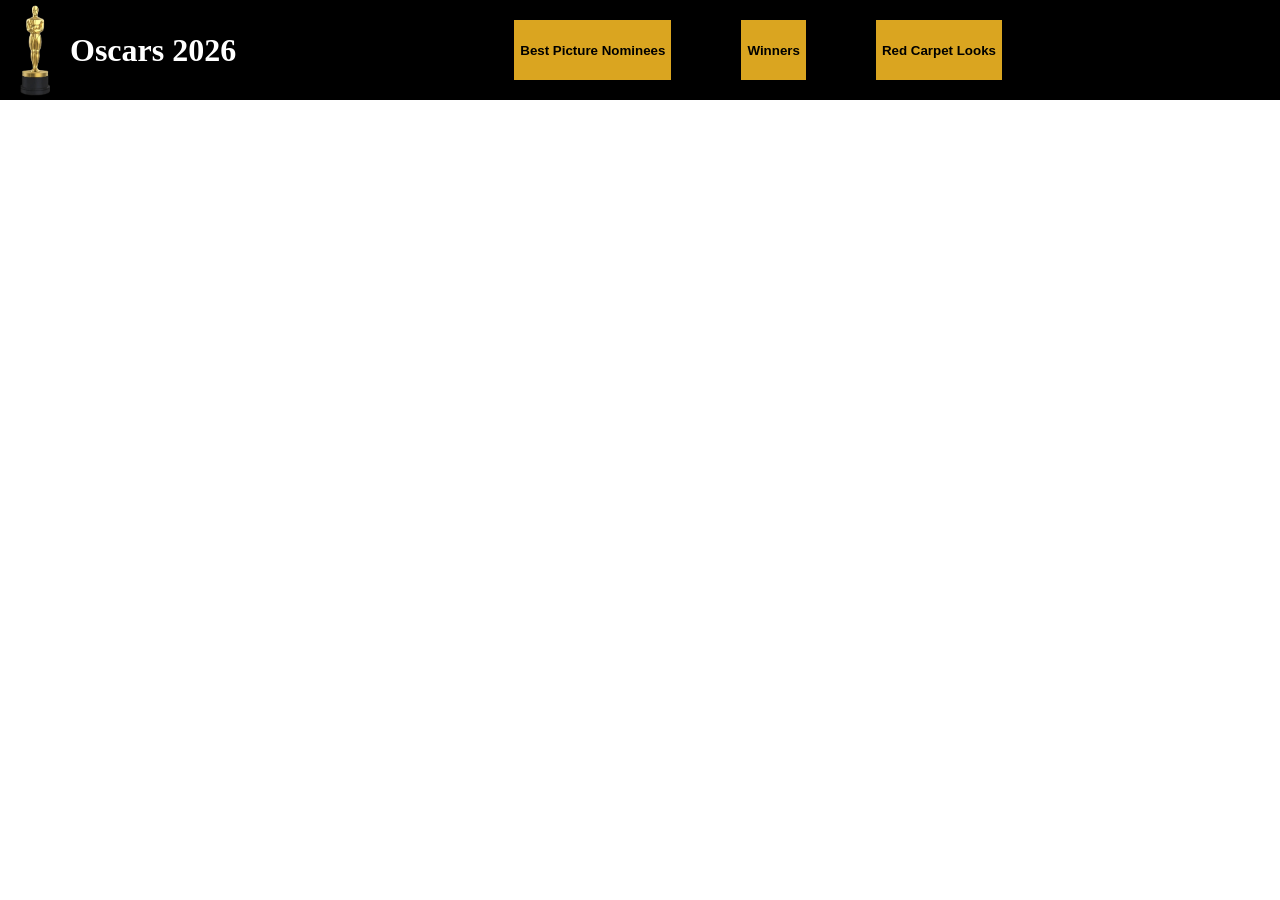
==== bestLooks.html @ c4edc360 "Adding header to all pages Added new css header that will work on all pages. Added button functional" ====
<!DOCTYPE html>
<html lang="en">
<head>
    <meta charset="UTF-8">
    <meta name="viewport" content="width=device-width, initial-scale=1.0">
    <title>Red Carpet Looks</title>
    <link rel="stylesheet" href="header.css">
    <link rel="stylesheet" href="redcarpet.css">
    <script src="script.js" defer></script>
</head>
<body>
    <header>
      <div class="oscarTitle">
        <img id="oscar" src="./pictures/oscar-statuette.png">
        <a href="index.html" id="homeButton"><h1>Oscars 2026</h1></a>
      </div>
      <div class="navMenu">
        <div>
          <button onclick="bestPicturePressed()">Best Picture Nominees</button>
        </div>
        <div>
          <button onclick="winnersPressed()">Winners</button>
        </div>
        <div>
          <button onclick="redCarpetPressed()">Red Carpet Looks</button>
        </div>
      </div>
    </header>
    <div class="grid-container">
       
    </div>
    <footer>
    
  </footer>
</body>
</html>
---- header.css ----
html, body {
    margin: 0;
    padding: 0;
}

header {
    justify-content: space-between;
    align-items: center;
    height: 100%;
    display: flex;
    background-color: black;
    color:white;

    position:sticky;
    top:0px;
    z-index:2;
}

.oscarTitle {
    display: flex;
    justify-content: center;
    align-items: center;
}

#oscar {
   height:100px;
}

#homeButton {
    background-color: black;
    color:white;
    align-items: center;
    bottom:50px;
    text-decoration: none;
}

.navMenu {
    background-color: black;
    color:white;
    justify-content: center;
    align-items:stretch;
    margin: auto;
    gap: 50px;
    

    display:flex;
}

.navMenu div {
    margin: 10px;
    font-size: 20px;
}

.navMenu button {
    background-color: goldenrod;
    height: 60px;
    font-family: 'Franklin Gothic Medium', 'Arial Narrow', Arial, sans-serif;
    font-weight: bold;
    border:0;
}

.navMenu button:hover {
    background-color:darkviolet;
    color:white;
}
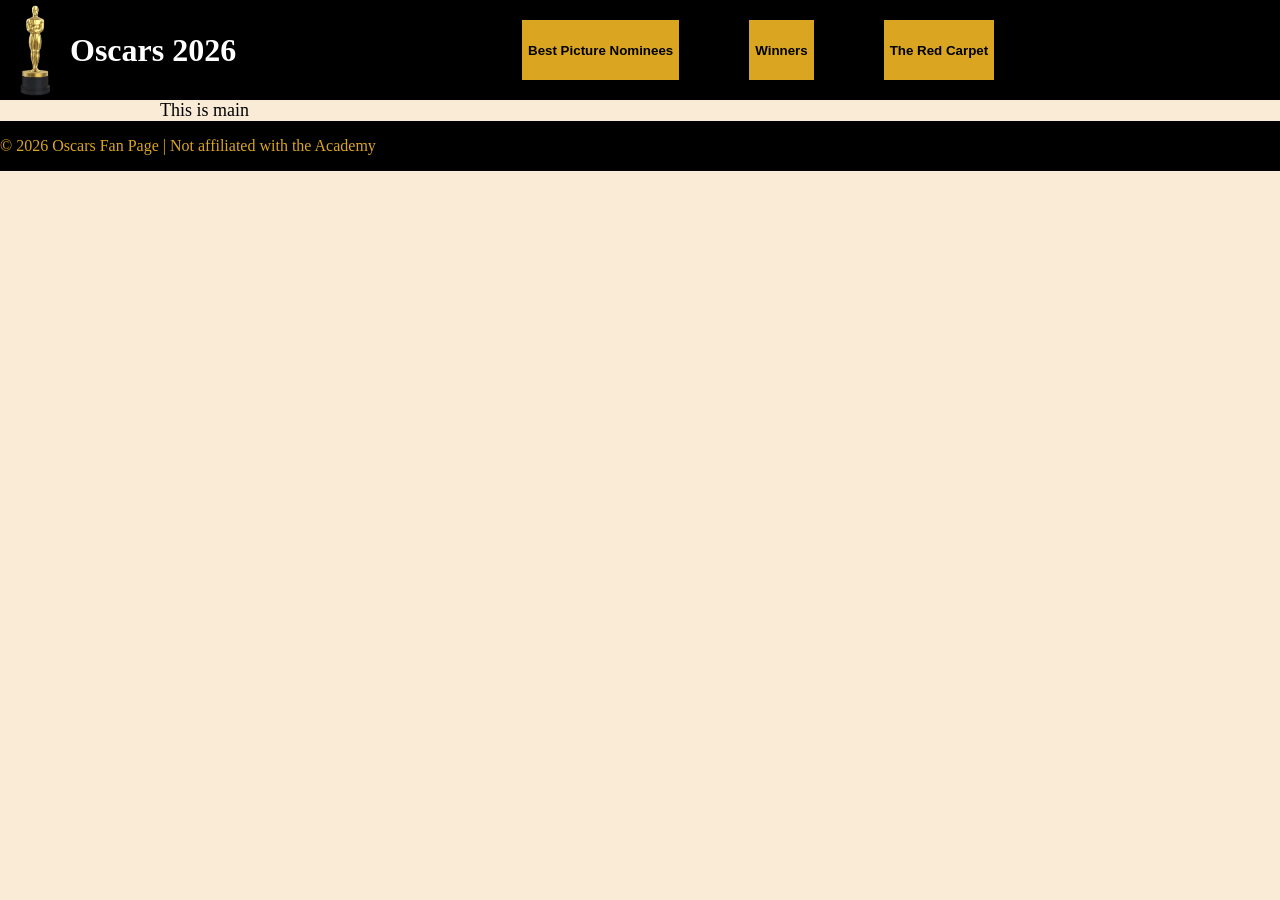
==== commit 1cd9cd2a: "matched look across pages Added the header and footer to all pages for a template" ====
--- a/bestLooks.html
+++ b/bestLooks.html
@@ -3,34 +3,34 @@
 <head>
     <meta charset="UTF-8">
     <meta name="viewport" content="width=device-width, initial-scale=1.0">
-    <title>Red Carpet Looks</title>
-    <link rel="stylesheet" href="header.css">
+    <title>The Red Carpet</title>
     <link rel="stylesheet" href="redcarpet.css">
     <script src="script.js" defer></script>
 </head>
 <body>
-    <header>
-      <div class="oscarTitle">
-        <img id="oscar" src="./pictures/oscar-statuette.png">
-        <a href="index.html" id="homeButton"><h1>Oscars 2026</h1></a>
+  <div id="star-container"></div>
+  <header>
+    <div class="oscarTitle">
+      <img id="oscar" src="./pictures/oscar-statuette.png">
+      <a href="index.html" id="homeButton"><h1>Oscars 2026</h1></a>
+    </div>
+    <div class="navMenu">
+      <div>
+        <button onclick="bestPicturePressed()">Best Picture Nominees</button>
       </div>
-      <div class="navMenu">
-        <div>
-          <button onclick="bestPicturePressed()">Best Picture Nominees</button>
-        </div>
-        <div>
-          <button onclick="winnersPressed()">Winners</button>
-        </div>
-        <div>
-          <button onclick="redCarpetPressed()">Red Carpet Looks</button>
-        </div>
+      <div>
+        <button onclick="winnersPressed()">Winners</button>
       </div>
-    </header>
-    <div class="grid-container">
-       
+      <div>
+        <button onclick="redCarpetPressed()">The Red Carpet</button>
+      </div>
     </div>
-    <footer>
-    
+  </header>
+  <div class="main-content">
+      This is main
+  </div>
+  <footer>
+    <p>&copy; 2026 Oscars Fan Page | Not affiliated with the Academy</p>
   </footer>
 </body>
 </html>
--- a/redcarpet.css
+++ b/redcarpet.css
@@ -0,0 +1,124 @@
+html, body {
+    margin: 0;
+    padding: 0;
+}
+
+body {
+    background-color: antiquewhite;
+    display:grid;
+    grid-template-columns: 1fr repeat(6, minmax(auto, 10em)) 1fr;
+    grid-template-rows: minmax(1em, auto) 1fr auto minmax(1em, auto);
+
+    transition: opacity 0.5s ease;
+}
+
+body.fade-out {
+    opacity: 0;
+}
+
+/*header elements*/
+header {
+    grid-column: span 8;
+
+    justify-content: space-between;
+    align-items: center;
+    height: 100%;
+    display: flex;
+    background-color: black;
+    color:white;
+
+    position:sticky;
+    top:0px;
+    z-index:2;
+}
+
+.oscarTitle {
+    display: flex;
+    justify-content: center;
+    align-items: center;
+}
+
+#oscar {
+   height:100px;
+}
+
+#homeButton {
+    background-color: black;
+    color:white;
+    align-items: center;
+    bottom:50px;
+    text-decoration: none;
+}
+
+.navMenu {
+    background-color: black;
+    color:white;
+    justify-content: center;
+    align-items:stretch;
+    margin: auto;
+    gap: 50px;
+    
+
+    display:flex;
+}
+
+.navMenu div {
+    margin: 10px;
+    font-size: 20px;
+}
+
+.navMenu button {
+    background-color: goldenrod;
+    height: 60px;
+    font-family: 'Franklin Gothic Medium', 'Arial Narrow', Arial, sans-serif;
+    font-weight: bold;
+    border:0;
+}
+
+.navMenu button:hover {
+    background-color:darkviolet;
+    color:white;
+}
+
+#star-container {
+    position: fixed;
+    top: 0;
+    left: 0;
+    pointer-events: none;
+    width: 100%;
+    height: 100%;
+    overflow: hidden;
+}
+
+.star {
+    position: absolute;
+    color: gold;
+    font-size: 20px;
+    animation: fall 1s ease-out forwards;
+}
+
+@keyframes fall {
+    0% {
+        transform: translateY(0) scale(1);
+        opacity: 1;
+    }
+    100% {
+        transform: translateY(200px) scale(0.5);
+        opacity: 0;
+    }
+}
+
+/* main content */
+.main-content {
+    grid-column: 2/6;
+    font-family:Cambria, Cochin, Georgia, Times, 'Times New Roman', serif;
+    font-size: large;
+}
+
+/* footer */
+footer {
+    grid-column: span 8;
+    grid-row: 4/4;
+    background-color: black;
+    color: goldenrod;
+}
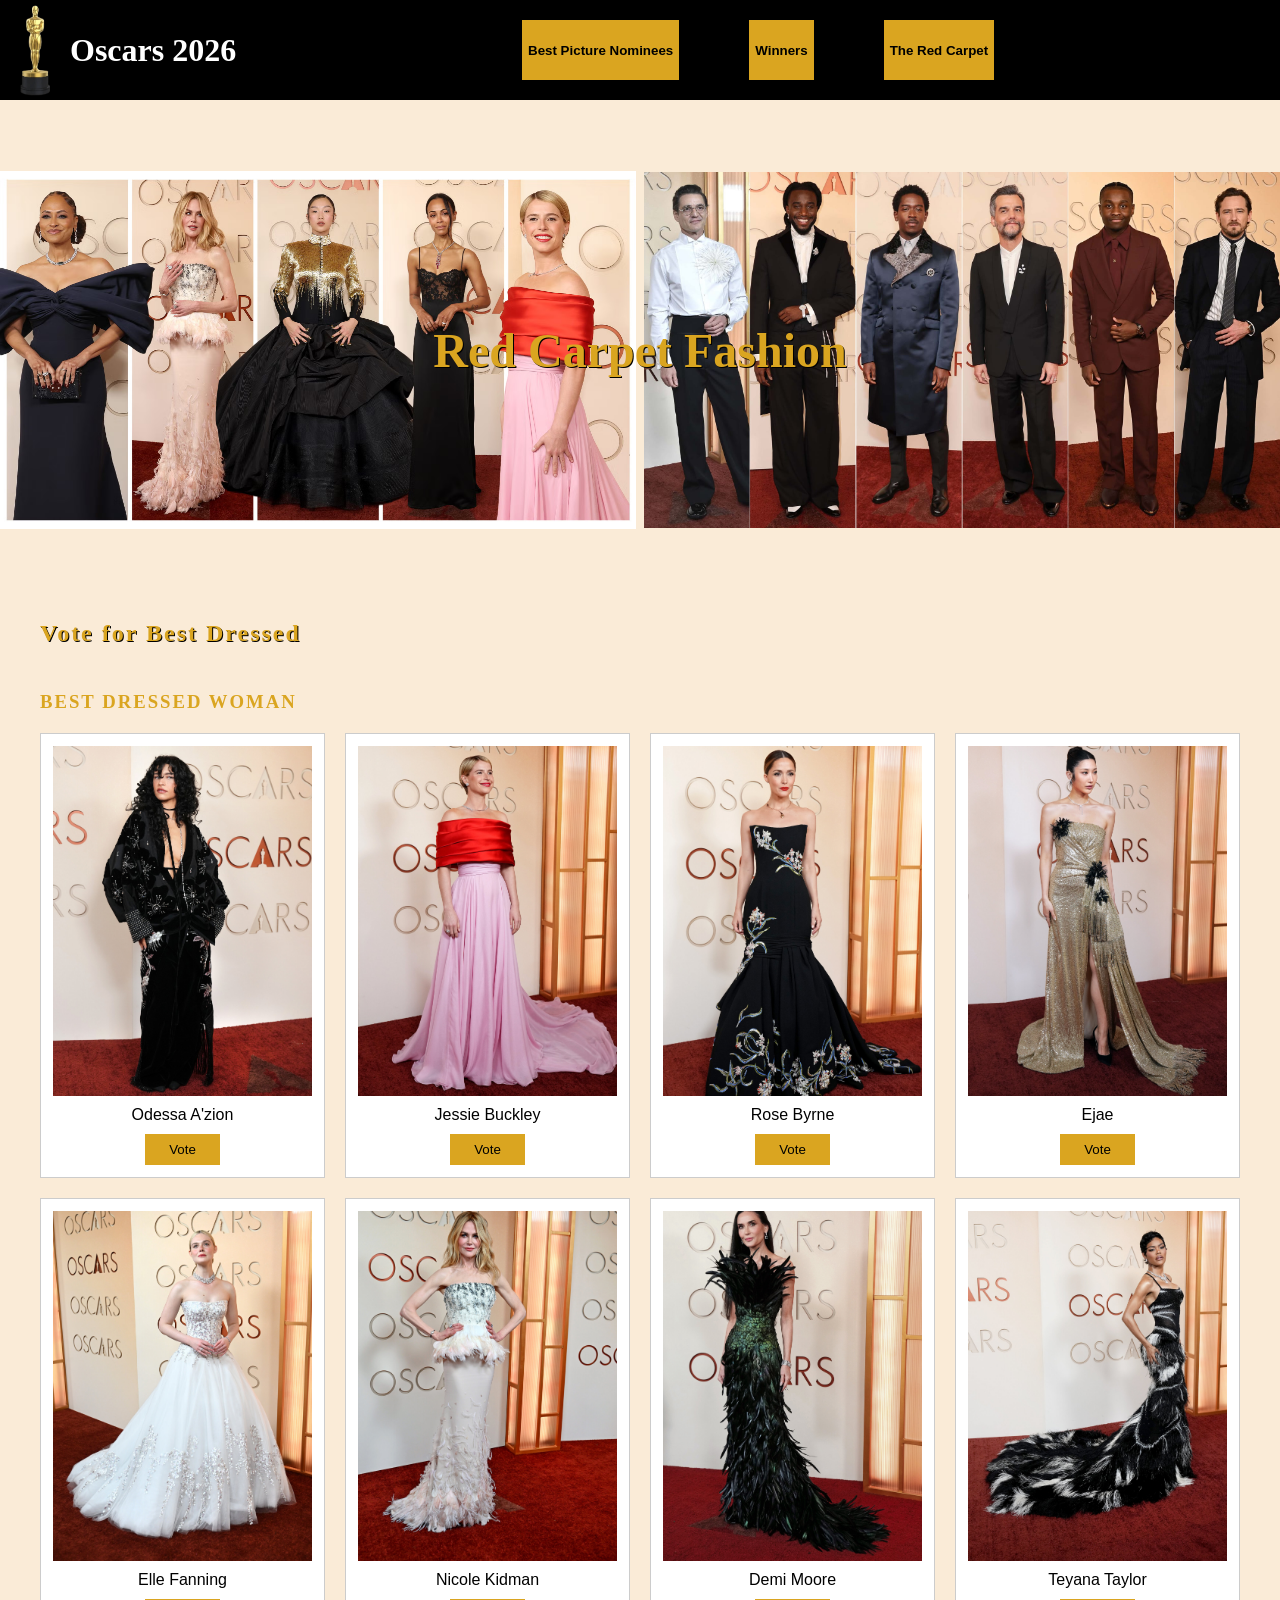
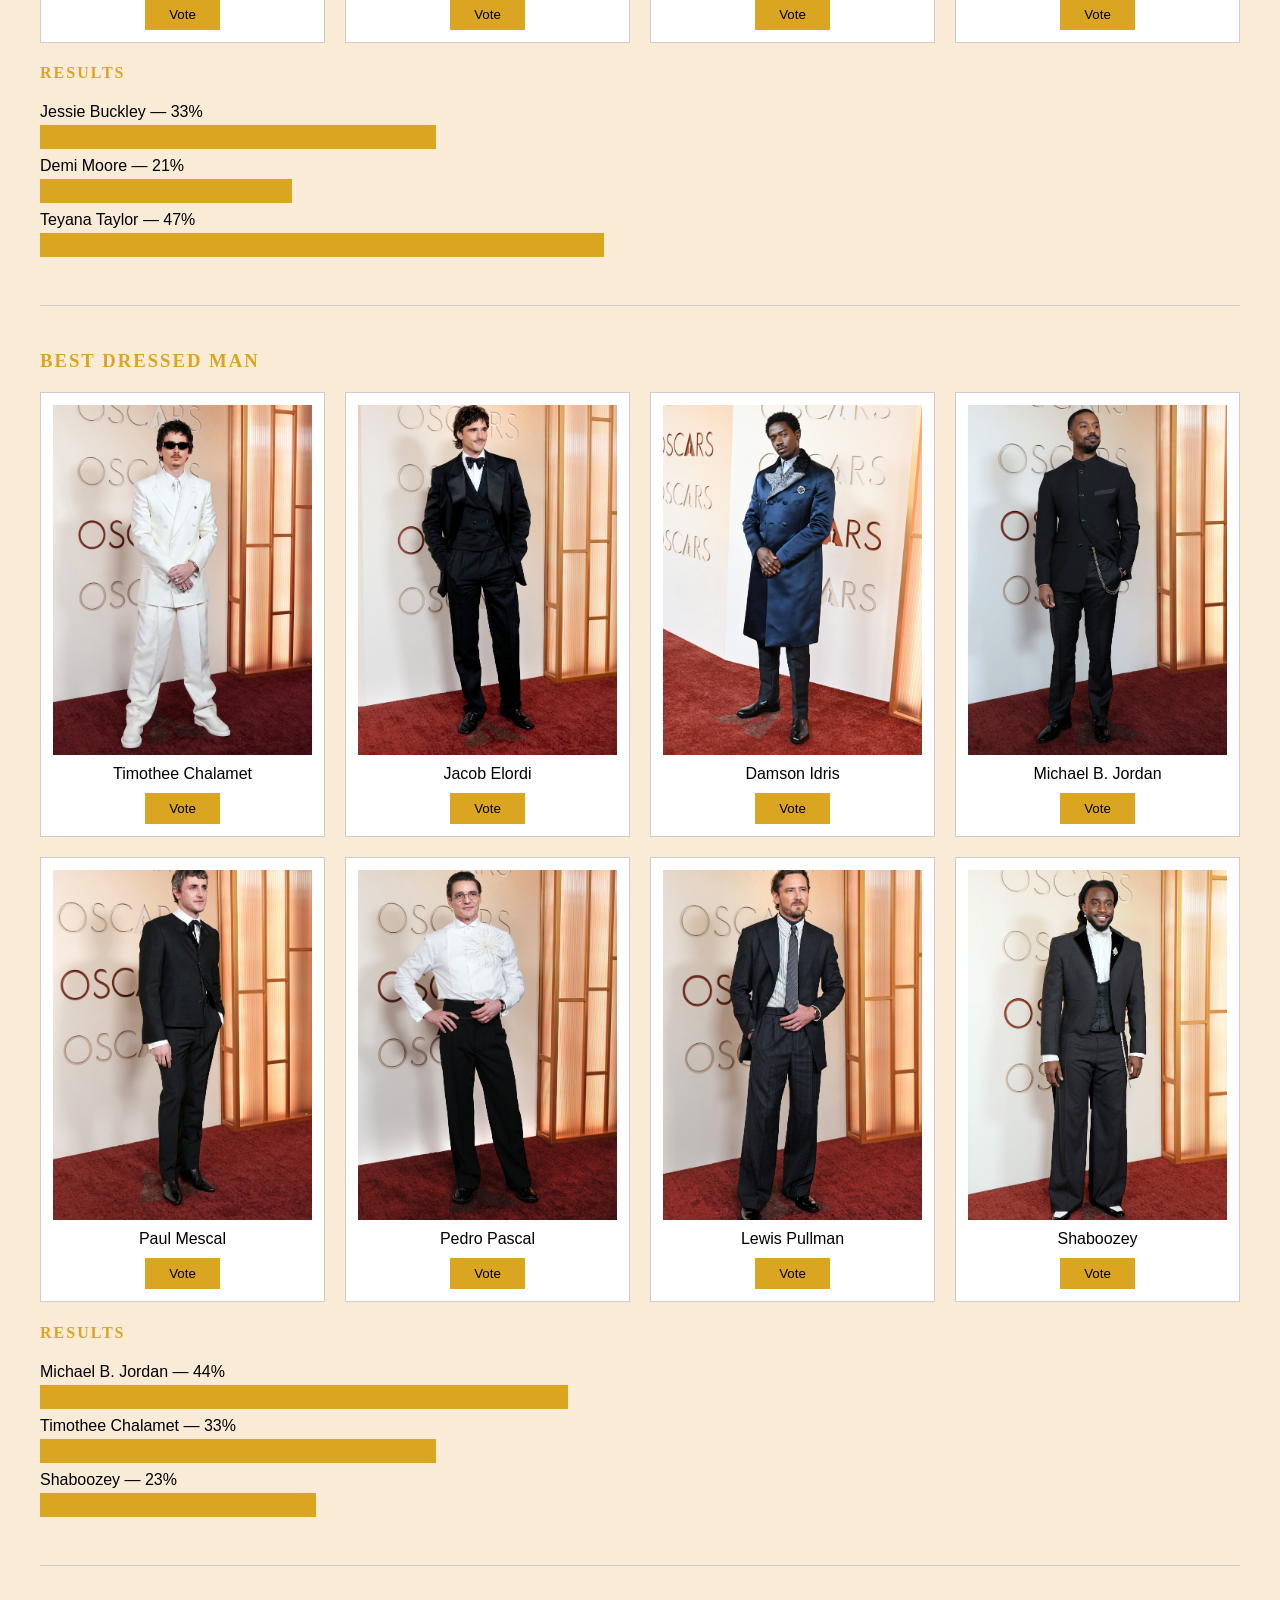
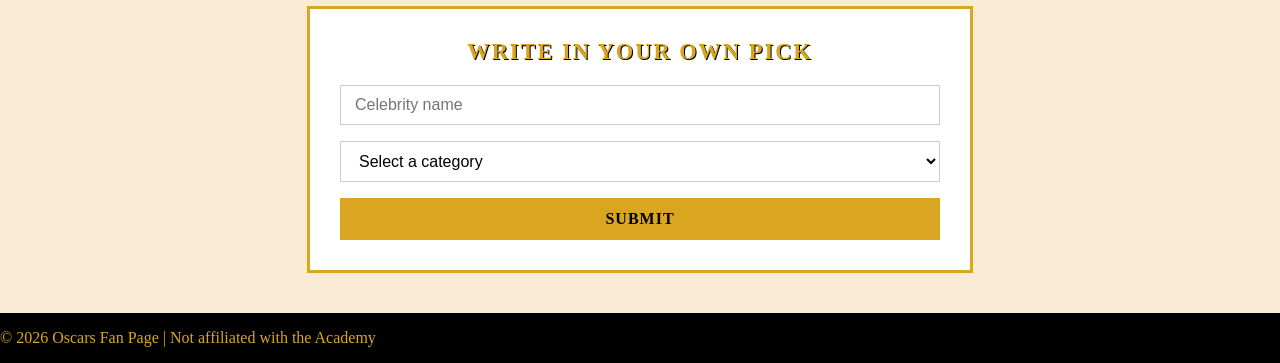
==== commit 693b334e: "Added RedCarpet page Added red carpet with js for voting" ====
--- a/bestLooks.html
+++ b/bestLooks.html
@@ -11,7 +11,7 @@
   <div id="star-container"></div>
   <header>
     <div class="oscarTitle">
-      <img id="oscar" src="./pictures/oscar-statuette.png">
+      <img id="oscar" src="./pictures/oscar-statuette.png" alt="Academy Award statuette">
       <a href="index.html" id="homeButton"><h1>Oscars 2026</h1></a>
     </div>
     <div class="navMenu">
@@ -26,10 +26,141 @@
       </div>
     </div>
   </header>
-  <div class="main-content">
-      This is main
+  <div class="pictures content-wrapper">
+      <img src="./pictures/redcarpet/redCarpetCover.avif" alt="actresses on the red carpet at the Oscars 2026">
+      <img src="./pictures/redcarpet/redCarpetMen.jpg" alt="actors on the red carpet at the Oscars 2026">
+      <h1>Red Carpet Fashion</h1>
   </div>
-  <footer>
+  <div id="main-content" class="content-wrapper">
+     <h2>Vote for Best Dressed</h2>
+
+    <section class="poll-section">
+      <h3>Best Dressed Woman</h3>
+      <div class="poll-grid">
+
+        <div class="poll-card">
+          <img src="./pictures/redcarpet/women/azion.jpg" alt="Odessa A'zion">
+          <p>Odessa A'zion</p>
+          <button class="vote-btn" onclick="vote('women', 'Odessa Azion', this)">Vote</button>
+        </div>
+
+        <div class="poll-card">
+          <img src="./pictures/redcarpet/women/buckley.jpg" alt="Jessie Buckley">
+          <p>Jessie Buckley</p>
+          <button class="vote-btn" onclick="vote('women', 'Jessie Buckley', this)">Vote</button>
+        </div>
+
+        <div class="poll-card">
+          <img src="./pictures/redcarpet/women/byrne.jpg" alt="Rose Byrne">
+          <p>Rose Byrne</p>
+          <button class="vote-btn" onclick="vote('women', 'Rose Byrne', this)">Vote</button>
+        </div>
+
+        <div class="poll-card">
+          <img src="./pictures/redcarpet/women/ejae.jpg" alt="Ejae">
+          <p>Ejae</p>
+          <button class="vote-btn" onclick="vote('women', 'Ejae', this)">Vote</button>
+        </div>
+
+        <div class="poll-card">
+          <img src="./pictures/redcarpet/women/fanning.jpg" alt="Elle Fanning">
+          <p>Elle Fanning</p>
+          <button class="vote-btn" onclick="vote('women', 'Elle Fanning', this)">Vote</button>
+        </div>
+
+        <div class="poll-card">
+          <img src="./pictures/redcarpet/women/kidman.jpg" alt="Nicole Kidman">
+          <p>Nicole Kidman</p>
+          <button class="vote-btn" onclick="vote('women', 'Nicole Kidman', this)">Vote</button>
+        </div>
+
+        <div class="poll-card">
+          <img src="./pictures/redcarpet/women/moore.jpg" alt="Demi Moore">
+          <p>Demi Moore</p>
+          <button class="vote-btn" onclick="vote('women', 'Demi Moore', this)">Vote</button>
+        </div>
+
+        <div class="poll-card">
+          <img src="./pictures/redcarpet/women/taylor.jpg" alt="Teyana Taylor">
+          <p>Teyana Taylor</p>
+          <button class="vote-btn" onclick="vote('women', 'Teyana Taylor', this)">Vote</button>
+        </div>
+
+      </div>
+      <div class="results" id="women-results"></div>
+    </section>
+
+    <section class="poll-section">
+      <h3>Best Dressed Man</h3>
+      <div class="poll-grid">
+
+        <div class="poll-card">
+          <img src="./pictures/redcarpet/men/chalamet.jpg" alt="Timothee Chalamet">
+          <p>Timothee Chalamet</p>
+          <button class="vote-btn" onclick="vote('men', 'Timothee Chalamet', this)">Vote</button>
+        </div>
+
+        <div class="poll-card">
+          <img src="./pictures/redcarpet/men/elordi.jpg" alt="Jacob Elordi">
+          <p>Jacob Elordi</p>
+          <button class="vote-btn" onclick="vote('men', 'Jacob Elordi', this)">Vote</button>
+        </div>
+
+        <div class="poll-card">
+          <img src="./pictures/redcarpet/men/idris.jpg" alt="Damson Idris">
+          <p>Damson Idris</p>
+          <button class="vote-btn" onclick="vote('men', 'Damson Idris', this)">Vote</button>
+        </div>
+
+        <div class="poll-card">
+          <img src="./pictures/redcarpet/men/jordan.jpg" alt="Michael B. Jordan">
+          <p>Michael B. Jordan</p>
+          <button class="vote-btn" onclick="vote('men', 'Michael B. Jordan', this)">Vote</button>
+        </div>
+
+        <div class="poll-card">
+          <img src="./pictures/redcarpet/men/mescal.jpg" alt="Paul Mescal">
+          <p>Paul Mescal</p>
+          <button class="vote-btn" onclick="vote('men', 'Paul Mescal', this)">Vote</button>
+        </div>
+
+        <div class="poll-card">
+          <img src="./pictures/redcarpet/men/pascal.jpg" alt="Pedro Pascal">
+          <p>Pedro Pascal</p>
+          <button class="vote-btn" onclick="vote('men', 'Pedro Pascal', this)">Vote</button>
+        </div>
+
+        <div class="poll-card">
+          <img src="./pictures/redcarpet/men/pullman.jpg" alt="Lewis Pullman">
+          <p>Lewis Pullman</p>
+          <button class="vote-btn" onclick="vote('men', 'Lewis Pullman', this)">Vote</button>
+        </div>
+
+        <div class="poll-card">
+          <img src="./pictures/redcarpet/men/shaboozey.jpg" alt="Shaboozey">
+          <p>Shaboozey</p>
+          <button class="vote-btn" onclick="vote('men', 'Shaboozey', this)">Vote</button>
+        </div>
+
+      </div>
+      <div class="results" id="men-results"></div>
+
+    </section>
+    <div class="write-in">
+      <h4>Write In Your Own Pick</h4>
+      <form onsubmit="submitWriteIn(event)">
+        <input type="text" name="name" placeholder="Celebrity name" required>
+        <select name="category" required>
+          <option value="" disabled selected>Select a category</option>
+          <option value="women">Best Dressed Woman</option>
+          <option value="men">Best Dressed Man</option>
+        </select>
+        <button type="submit">Submit</button>
+      </form>
+      <div id="writein-result"></div>
+    </div>
+  </div>
+  <footer class="content-wrapper">
     <p>&copy; 2026 Oscars Fan Page | Not affiliated with the Academy</p>
   </footer>
 </body>
--- a/redcarpet.css
+++ b/redcarpet.css
@@ -108,11 +108,213 @@
     }
 }
 
+.pictures {
+    grid-column: span 8;
+    display: grid;
+    grid-template-columns: repeat(2, 1fr);
+    gap: 8px;
+    position: relative;
+}
+
+.pictures img {
+    width: 100%;
+    height: 500px;
+    object-fit:contain;
+    display: block;
+}
+
+.pictures h1{
+    position: absolute;
+    top: 50%;
+    left: 50%;
+    transform: translate(-50%, -50%);
+    z-index: 1;
+    margin: 0;
+    /* text formating */
+    color: goldenrod;
+    text-align: center;
+    font-family: Georgia, serif;
+    text-shadow: 1px 1px black;
+    font-size: 3rem;
+}
+
 /* main content */
-.main-content {
-    grid-column: 2/6;
-    font-family:Cambria, Cochin, Georgia, Times, 'Times New Roman', serif;
-    font-size: large;
+.content-wrapper{
+    transition: opacity 0.5s ease;
+}
+
+.content-wrapper.fade-out {
+    opacity: 0;
+}
+#main-content {
+    grid-column: 1 / -1;
+    padding: 0 40px;
+    font-family: Georgia, serif;
+}
+
+#main-content h2{
+    color: goldenrod;
+    text-shadow: 1px 1px black;
+    letter-spacing: 2px;
+}
+
+.poll-section {
+    margin: 40px 0;
+    border-bottom: 1px solid #ccc;
+    padding-bottom: 40px;
+}
+
+.poll-section h3{
+    font-weight: bold;
+    letter-spacing: 2px;
+    color: goldenrod;
+    text-transform: uppercase;
+    margin: 0;
+    padding-top: 4px;
+    font-family: Georgia, serif;
+}
+
+.poll-grid {
+    display: grid;
+    grid-template-columns: repeat(4, 1fr);
+    gap: 20px;
+    margin: 20px 0;
+}
+
+.poll-card {
+    text-align: center;
+    border: 1px solid #ccc;
+    padding: 12px;
+    background: white;
+}
+
+.poll-card img {
+    width: 100%;
+    height: 350px;
+    object-fit: cover;
+    display: block;
+}
+
+.poll-card p {
+    font-size: 1rem;
+    margin: 10px 0;
+    font-family:'Gill Sans', 'Gill Sans MT', Calibri, 'Trebuchet MS', sans-serif
+}
+
+.vote-btn {
+    background-color: goldenrod;
+    border: none;
+    padding: 8px 24px;
+    cursor: pointer;
+    font-family:'Gill Sans', 'Gill Sans MT', Calibri, 'Trebuchet MS', sans-serif
+}
+
+.vote-btn:hover {
+    background-color: darkviolet;
+    color: white;
+}
+
+.vote-btn:disabled {
+    background-color: #ccc;
+    cursor: not-allowed;
+}
+
+.results {
+    margin-top: 16px;
+    font-family: Georgia, serif;
+    font-weight: bold;
+    letter-spacing: 2px;
+    color: goldenrod;
+    text-transform: uppercase;
+}
+
+.result-bar-container {
+    margin: 8px 0;
+}
+
+.result-bar-container p {
+    margin: 0 0 4px 0;
+    color:black;
+    letter-spacing: normal;
+    font-weight: normal;
+    text-transform: none;
+    font-family:'Gill Sans', 'Gill Sans MT', Calibri, 'Trebuchet MS', sans-serif
+}
+
+.result-bar {
+    height: 24px;
+    background-color: goldenrod;
+    transition: width 0.5s ease;
+}
+
+.write-in {
+    margin: 40px auto;
+    padding: 30px;
+    max-width: 600px;
+    background-color: white;
+    border: 3px solid goldenrod;
+    font-family: Georgia, serif;
+}
+
+.write-in h4 {
+    color: goldenrod;
+    font-size: 1.4rem;
+    letter-spacing: 2px;
+    text-transform: uppercase;
+    margin: 0 0 20px 0;
+    text-align: center;
+    text-shadow: 1px 1px black;
+}
+
+.write-in form {
+    display: flex;
+    flex-direction: column;
+    gap: 16px;
+}
+
+.write-in input[type="text"] {
+    padding: 10px 14px;
+    font-size: 1rem;
+    border: 1px solid #ccc;
+    font-family:'Gill Sans', 'Gill Sans MT', Calibri, 'Trebuchet MS', sans-serif;
+    width: 100%;
+    box-sizing: border-box;
+}
+
+.write-in select {
+    padding: 10px 14px;
+    font-size: 1rem;
+    border: 1px solid #ccc;
+    font-family:'Gill Sans', 'Gill Sans MT', Calibri, 'Trebuchet MS', sans-serif;
+    width: 100%;
+    box-sizing: border-box;
+    background-color: white;
+}
+
+.write-in button {
+    background-color: goldenrod;
+    border: none;
+    padding: 12px;
+    font-size: 1rem;
+    font-weight: bold;
+    cursor: pointer;
+    font-family: Georgia, serif;
+    letter-spacing: 1px;
+    text-transform: uppercase;
+    width: 100%;
+}
+
+.write-in button:hover {
+    background-color: darkviolet;
+    color: white;
+}
+
+.writein-confirmation {
+    margin-top: 16px;
+    text-align: center;
+    color: darkgreen;
+    font-style: italic;
+    font-size: 1rem;
 }
 
 /* footer */
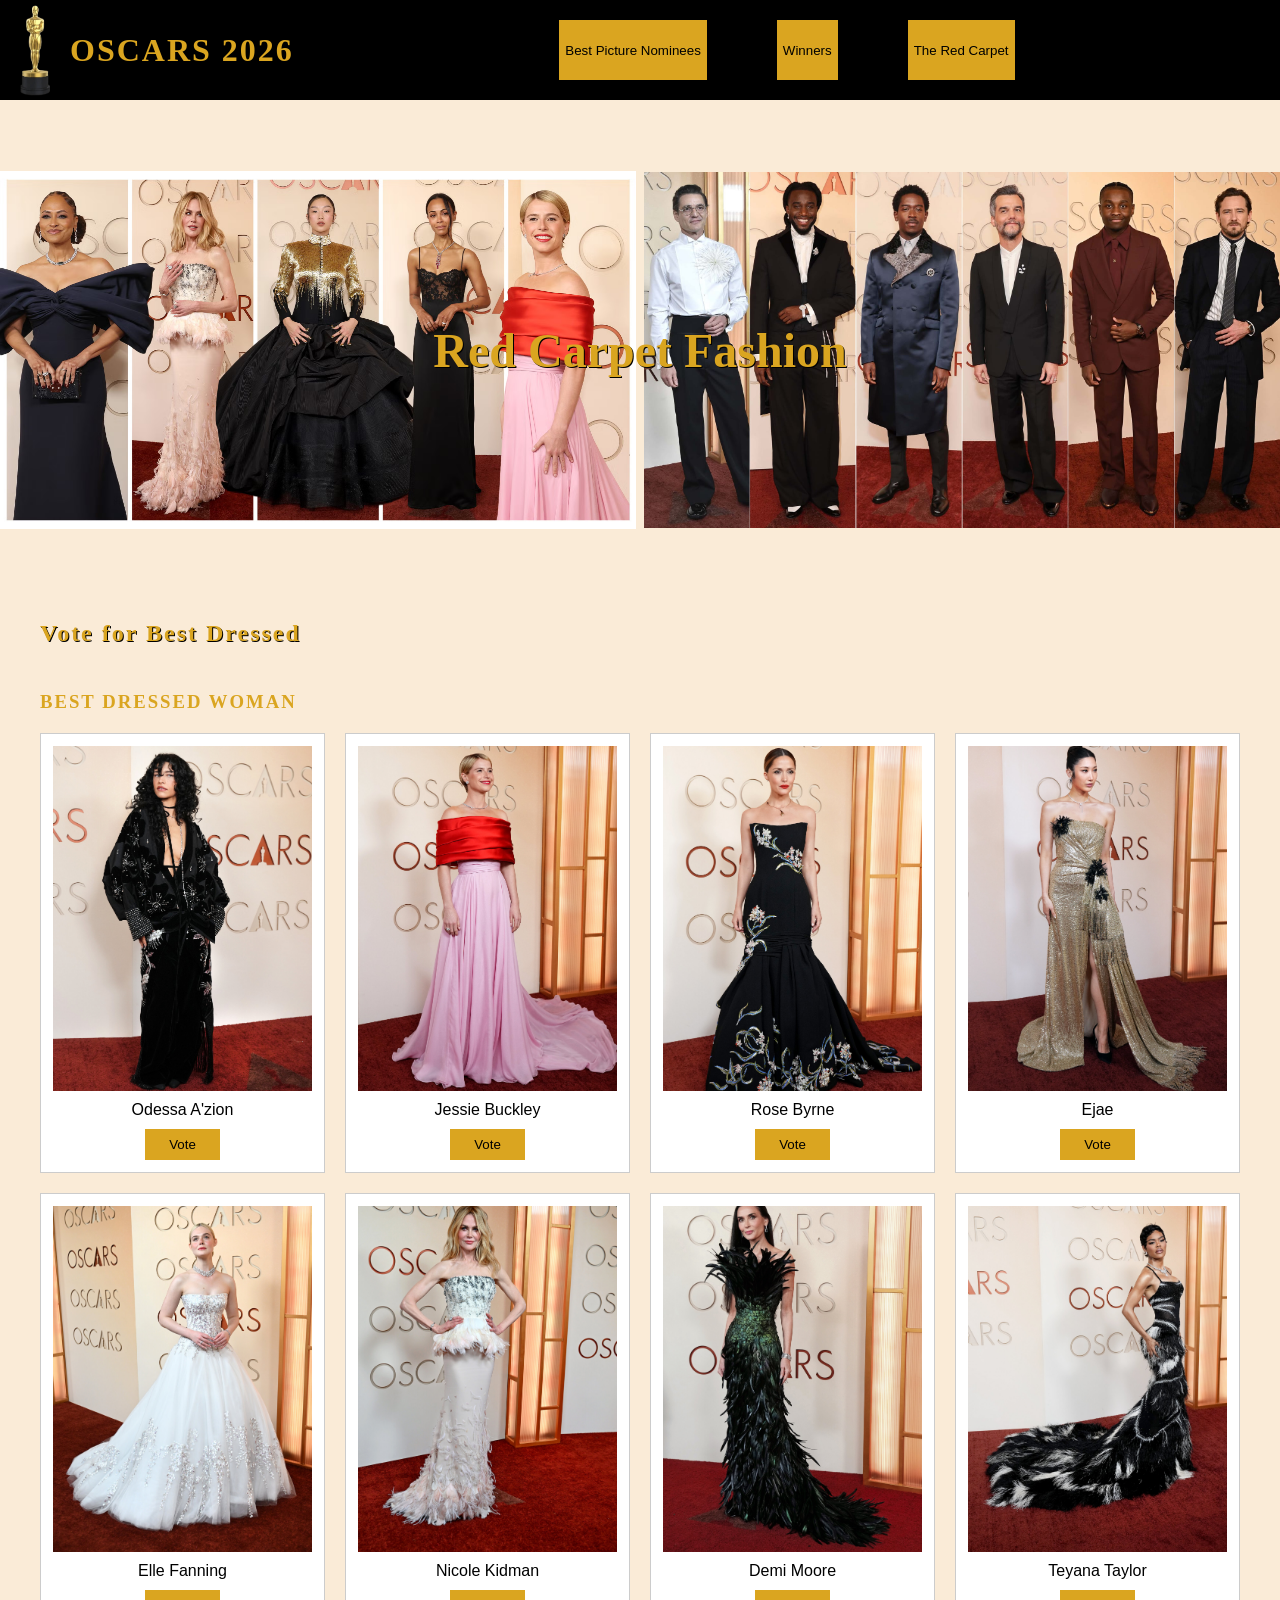
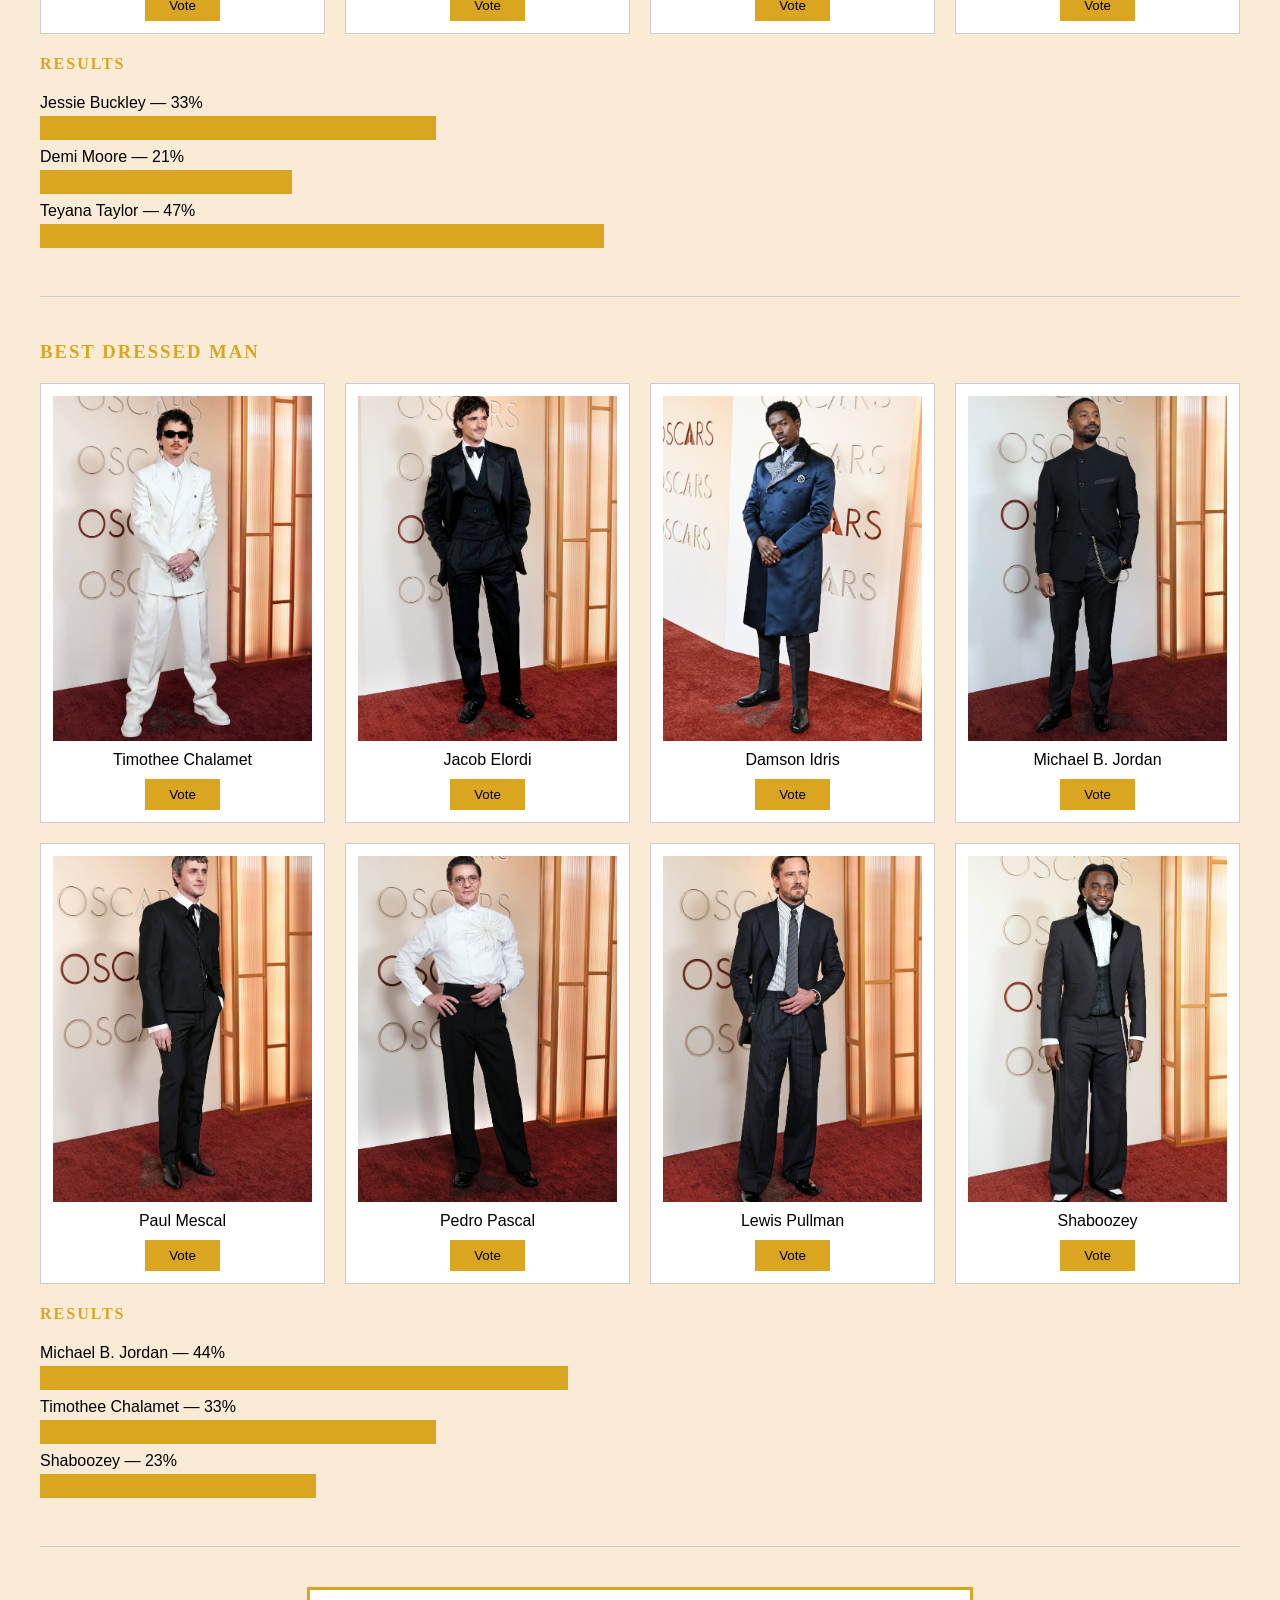
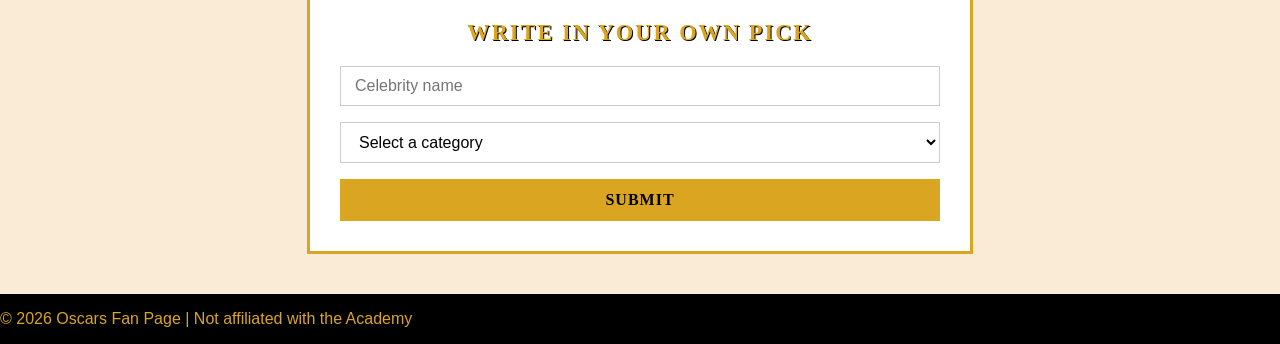
==== commit 942ece3a: "validated for requirements Updated to fit requirements. Added grid to best pictures, updated aspect " ====
--- a/bestLooks.html
+++ b/bestLooks.html
@@ -12,7 +12,7 @@
   <header>
     <div class="oscarTitle">
       <img id="oscar" src="./pictures/oscar-statuette.png" alt="Academy Award statuette">
-      <a href="index.html" id="homeButton"><h1>Oscars 2026</h1></a>
+      <h1><a href="index.html" id="homeButton">Oscars 2026</a></h1>
     </div>
     <div class="navMenu">
       <div>
--- a/redcarpet.css
+++ b/redcarpet.css
@@ -48,6 +48,11 @@
     align-items: center;
     bottom:50px;
     text-decoration: none;
+
+    font-weight: bold;
+    letter-spacing: 2px;
+    color: goldenrod;
+    text-transform: uppercase;
 }
 
 .navMenu {
@@ -70,8 +75,7 @@
 .navMenu button {
     background-color: goldenrod;
     height: 60px;
-    font-family: 'Franklin Gothic Medium', 'Arial Narrow', Arial, sans-serif;
-    font-weight: bold;
+    font-family:'Gill Sans', 'Gill Sans MT', Calibri, 'Trebuchet MS', sans-serif;
     border:0;
 }
 
@@ -190,7 +194,8 @@
 
 .poll-card img {
     width: 100%;
-    height: 350px;
+    aspect-ratio: 3 / 4;
+    height: auto;
     object-fit: cover;
     display: block;
 }
@@ -323,4 +328,37 @@
     grid-row: 4/4;
     background-color: black;
     color: goldenrod;
+    font-family:'Gill Sans', 'Gill Sans MT', Calibri, 'Trebuchet MS', sans-serif;
+}
+
+@media (max-width: 768px) {
+    body {
+        display: flex;
+        flex-direction: column;
+    }
+
+    header {
+        flex-direction: column;
+        text-align: center;
+        gap: 10px;
+        padding: 10px;
+    }
+
+    .navMenu {
+        flex-direction: column;
+        gap: 10px;
+        width: 100%;
+    }
+
+    .navMenu button {
+        width: 100%;
+    }
+
+    .poll-grid {
+        grid-template-columns: repeat(2, 1fr);
+    }
+
+    .write-in {
+        margin: 20px;
+    }
 }
